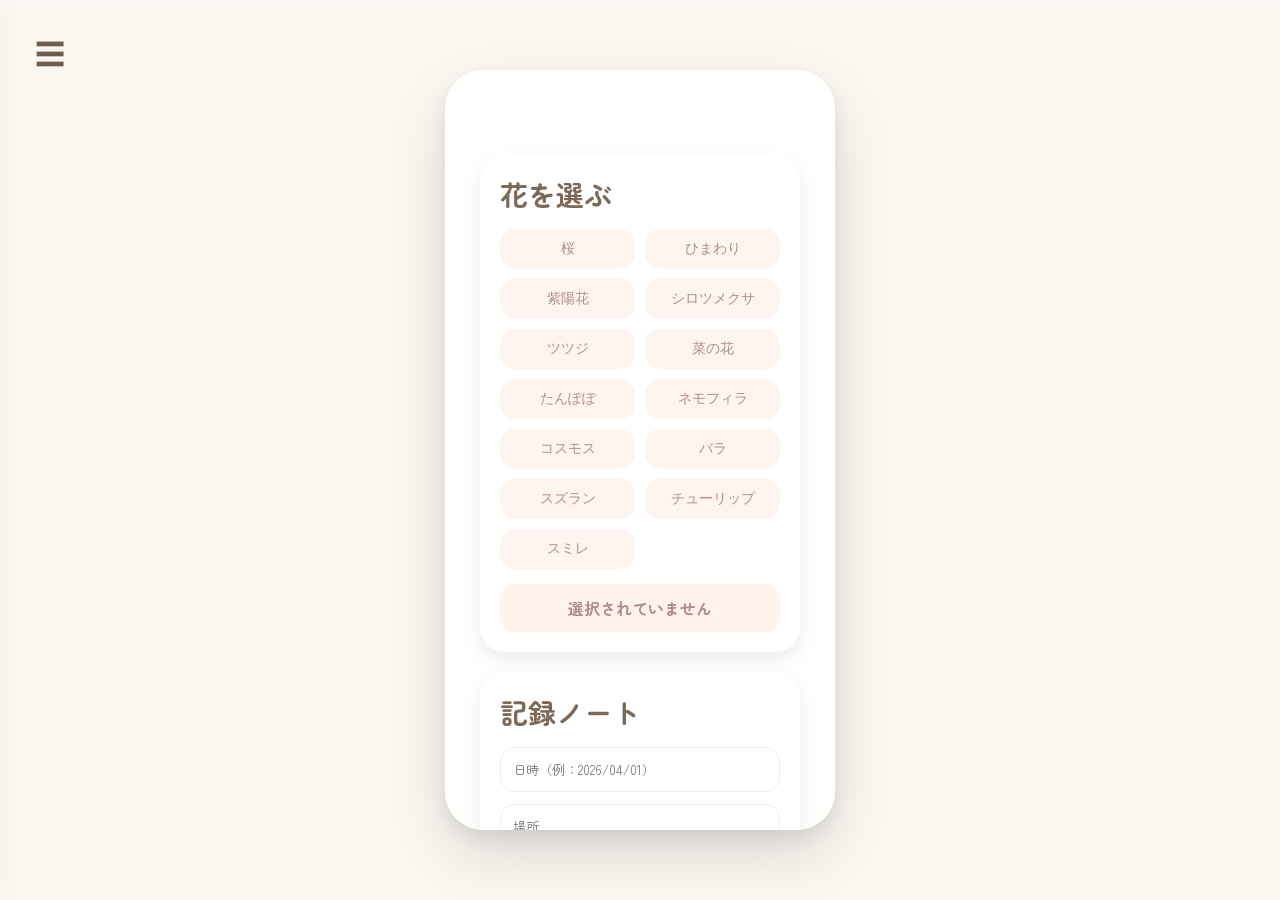
==== date.html @ 3d6bd2f0 "Add files via upload" ====
<!DOCTYPE html>
<html lang="ja">

<head>
<meta charset="UTF-8">
<meta name="viewport" content="width=device-width, initial-scale=1.0">
<title>Petal Note | Date</title>
<link href="https://fonts.googleapis.com/css2?family=Cormorant+Garamond:wght@500;600&family=Zen+Maru+Gothic:wght@400;500;700&display=swap" rel="stylesheet">
<link rel="stylesheet" href="date.css">
</head>

<body>


<!-- ===== 背景 ===== -->
<div class="background"></div>


<!-- ===== ハンバーガー ===== -->
<button id="menuBtn" class="menu-btn">

☰

</button>


<!-- ===== オーバーレイ ===== -->
<div id="overlay"></div>


<!-- ===== サイドメニュー ===== -->


<nav id="sideMenu">


<div class="menu-header">

<h2>Petal Note</h2>

</div>


<a href="index.html">Home</a>
<a href="record.html">Record</a>
<a href="stamp.html">Stamp Book</a>
<a href="mypage.html">My Page</a>


<button id="closeBtn" class="close-btn">

CLOSE

</button>
</nav>


<!-- ===== メイン ===== -->
<main class="container">


<!-- 写真 -->
<div class="photo-box">

<img id="selectedImage" src="" alt="">

</div>



<!-- 花選択 -->
<section class="flower-select">


<h2>
花を選ぶ
</h2>


<div class="flower-grid">


<button class="flower-btn" onclick="selectFlower('桜')">
桜
</button>

<button class="flower-btn" onclick="selectFlower('ひまわり')">
ひまわり
</button>

<button class="flower-btn" onclick="selectFlower('紫陽花')">
紫陽花
</button>

<button class="flower-btn" onclick="selectFlower('シロツメクサ')">
シロツメクサ
</button>

<button class="flower-btn" onclick="selectFlower('ツツジ')">
ツツジ
</button>

<button class="flower-btn" onclick="selectFlower('菜の花')">
菜の花
</button>

<button class="flower-btn" onclick="selectFlower('たんぽぽ')">
たんぽぽ
</button>

<button class="flower-btn" onclick="selectFlower('ネモフィラ')">
ネモフィラ
</button>

<button class="flower-btn" onclick="selectFlower('コスモス')">
コスモス
</button>

<button class="flower-btn" onclick="selectFlower('バラ')">
バラ
</button>

<button class="flower-btn" onclick="selectFlower('スズラン')">
スズラン
</button>

<button class="flower-btn" onclick="selectFlower('チューリップ')">
チューリップ
</button>

<button class="flower-btn" onclick="selectFlower('スミレ')">
スミレ
</button>


</div>


<div id="selectedFlower" class="selected-flower">

選択されていません

</div>
</section>


<!-- ノート -->
<section class="note">

<h2>
記録ノート
</h2>


<input type="text" placeholder="日時（例：2026/04/01）">

<input type="text" placeholder="場所">

<textarea placeholder="メモを残そう..."></textarea>



</section>


<button class="save-btn" onclick="goNext()">
記録する
</button>


</main>


<script>


// メニュー

const menu =
document.getElementById("sideMenu");


const button =
document.getElementById("menuBtn");


const overlay =
document.getElementById("overlay");


const closeBtn =
document.getElementById("closeBtn");


button.addEventListener("click",()=>{


menu.classList.add("open");


overlay.classList.add("show");


button.style.display="none";


});





closeBtn.addEventListener("click",()=>{


menu.classList.remove("open");


overlay.classList.remove("show");


button.style.display="block";


});





overlay.addEventListener("click",()=>{


menu.classList.remove("open");


overlay.classList.remove("show");


button.style.display="block";


});







// 画像表示


const img =
localStorage.getItem("selectedImage");



if(img){


document.getElementById("selectedImage").src = img;


}






// 花選択


let selected="";

function selectFlower(name){

selected=name;

document.getElementById("selectedFlower").textContent =

"選択中の花： " + name;


}






// 次へ

function goNext(){
if(selected===""){
alert("花を選択してください");
return;
}


localStorage.setItem(

"selectedFlower",

selected

);

window.location.href="get.html";

}


</script>



</body>
</html>
---- date.css ----
/* ---------- リセット ---------- */

*{
    margin:0;
    padding:0;
    box-sizing:border-box;
}


/* ---------- 全体 ---------- */

body{

    font-family:"Zen Maru Gothic",sans-serif;
    background:#f7f4ee;
    color:#444;
    overflow:hidden;

}


/* ---------- 背景 ---------- */

.background{

    position:fixed;

    inset:0;


    background-image:

    linear-gradient(
        rgba(255,250,245,.35),
        rgba(255,250,245,.35)
    ),

    url("images/background.jpg");


    background-size:cover;
    background-position:center;
    background-repeat:no-repeat;


    z-index:-2;


    animation:bgZoom 25s ease-in-out infinite alternate;

}


.background::after{

    content:"";
    position:absolute;
    inset:0;
    backdrop-filter:blur(2px);

}


/* =========================================
   メインカード
========================================= */


.container{

    width:390px;
    height:760px;
    background:rgba(255,255,255,.92);
    backdrop-filter:blur(18px);
    border-radius:38px;

    box-shadow:


    0 25px 60px rgba(0,0,0,.12),
    0 8px 20px rgba(0,0,0,.08);

    position:absolute;

    top:50%;
    left:50%;

    transform:translate(-50%,-50%);
    padding:35px;

    overflow-y:auto;

}


/* =========================================
   写真
========================================= */


.photo-box{

    text-align:center;
    margin-bottom:25px;

}


.photo-box img{

    width:100%;
    max-width:300px;
    border-radius:25px;

    box-shadow:
    0 10px 25px rgba(0,0,0,.12);

}


/* =========================================
   花選択
========================================= */


.flower-select{

    background:white;
    padding:20px;
    border-radius:25px;

    box-shadow:
    0 8px 20px rgba(0,0,0,.08);

    margin-bottom:20px;

}



.flower-select h2{

    font-size:28px;
    color:#7d6958;
    margin-bottom:15px;

}



.flower-grid{

    display:grid;
    grid-template-columns:repeat(2,1fr);
    gap:10px;

}



.flower-btn{

    border:none;
    background:#fff5f0;
    padding:11px;
    border-radius:15px;
    cursor:pointer;
    color:#af8c8e;
    font-size:14px;
    transition:.3s;

}



.flower-btn:hover{

    background:#ffe8df;
    transform:translateY(-2px);

}


.selected-flower{

    margin-top:15px;
    padding:12px;
    border-radius:15px;
    background:#fff3eb;
    color:#af8c8e;
    text-align:center;
    font-weight:bold;

}


/* =========================================
   ノート
========================================= */

.note{

    background:white;
    padding:20px;
    border-radius:25px;
    box-shadow:

    0 8px 20px rgba(0,0,0,.08);
    margin-bottom:20px;

}


.note h2{

    font-size:28px;
    color:#7d6958;
    margin-bottom:15px;

}


.note input,
.note textarea{

    width:100%;
    padding:12px;
    margin-bottom:12px;
    border-radius:15px;
    border:1px solid #eee;
    font-family:inherit;

}


.note textarea{

    height:100px;
    resize:none;

}



/* =========================================
   保存ボタン
========================================= */


.save-btn{

    width:100%;
    border:none;
    background:#af8c8e;
    color:white;
    padding:15px;
    border-radius:999px;
    font-size:15px;
    letter-spacing:2px;
    cursor:pointer;
    transition:.3s;

}


.save-btn:hover{

    opacity:.8;

}



/* =========================================
   ハンバーガー
========================================= */


.menu-btn{


    position:fixed;

    top:35px;
    left:35px;

    background:none;
    border:none;
    font-size:30px;
    color:#6e5d4f;
    cursor:pointer;
    z-index:1000;


}



/* =========================================
   サイドメニュー
========================================= */


#sideMenu{

    position:fixed;

    left:-280px;
    top:0;
    width:260px;
    height:100vh;
    background:rgba(255,255,255,.95);
    backdrop-filter:blur(18px);

    box-shadow:

    8px 0 35px rgba(0,0,0,.08);
    transition:.45s;
    z-index:999;
    padding-top:90px;

}



#sideMenu.open{

    left:0;

}



.menu-header{

    position:absolute;
    top:28px;
    left:28px;

}



.menu-header h2{

    font-family:"Cormorant Garamond",serif;
    font-size:30px;
    color:#7d6958;

}



#sideMenu a{

    display:block;
    padding:18px 35px;
    color:#666;
    text-decoration:none;
    transition:.3s;

}



#sideMenu a:hover{

    color:#af8c8e;
    background:#fff3eb;
    padding-left:45px;

}



/* =========================================
   オーバーレイ
========================================= */


#overlay{

    position:fixed;
    inset:0;
    background:rgba(0,0,0,.18);
    opacity:0;
    visibility:hidden;
    transition:.4s;
    z-index:998;

}



#overlay.show{

    opacity:1;
    visibility:visible;

}


/* =========================================
   CLOSE
========================================= */


.close-btn{

    position:absolute;
    bottom:40px;
    left:30px;
    width:190px;
    padding:12px;
    border:none;
    border-radius:30px;
    background:#af8c8e;
    color:white;
    cursor:pointer;

}


/* =========================================
   アニメーション
========================================= */


@keyframes bgZoom{


from{

transform:scale(1);

}


to{

transform:scale(1.08);

}


}


/* =========================================
   スマホ
========================================= */


@media(max-width:600px){

body{
overflow:auto;
}


.container{


width:100%;
height:100vh;
border-radius:0;
padding:70px 25px;


}


.flower-grid{

grid-template-columns:1fr;


}


.menu-btn{
top:20px;
left:20px;
font-size:24px;


}


}
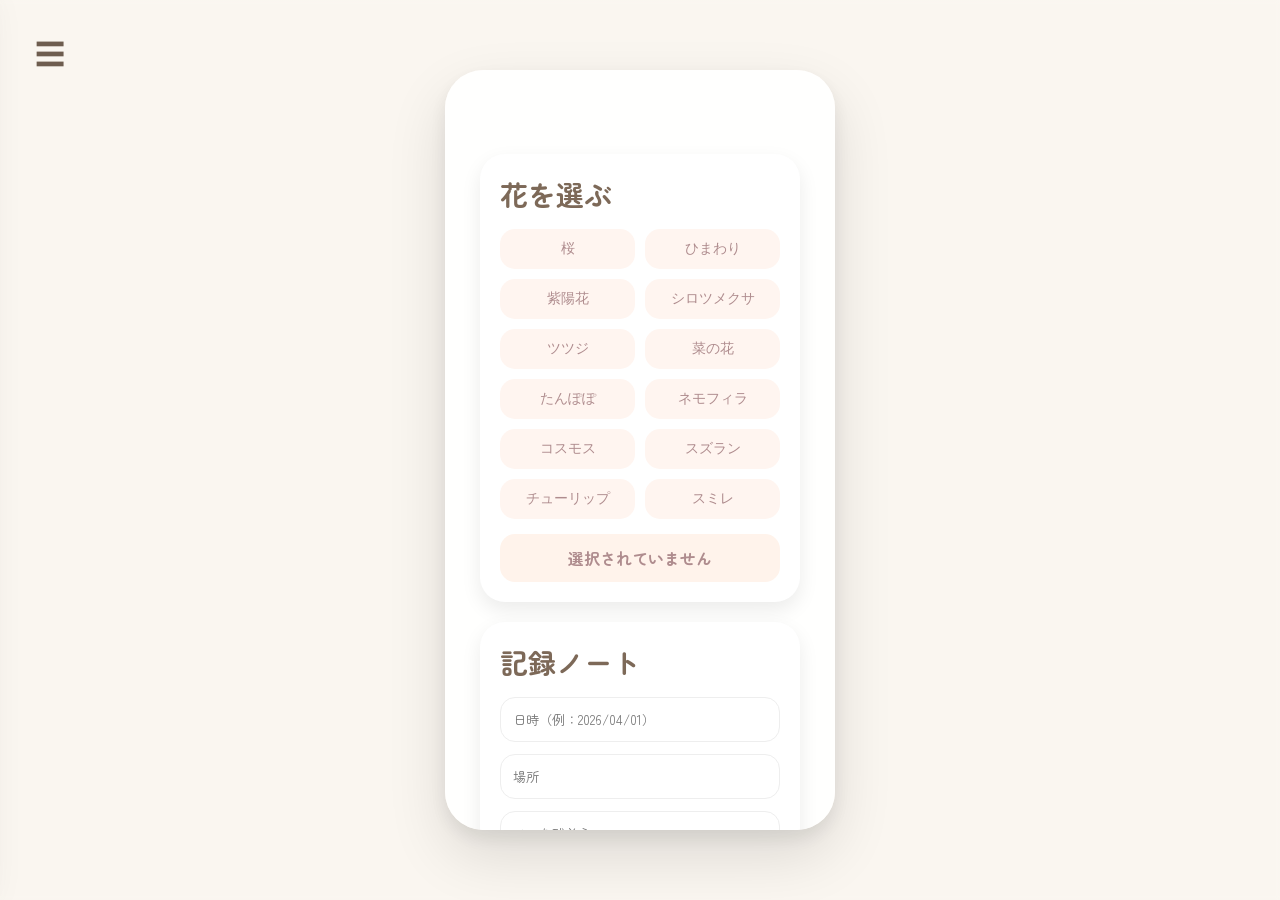
==== commit 985e6ad7: "Remove button for 'バラ' flower selection" ====
--- a/date.html
+++ b/date.html
@@ -116,10 +116,6 @@
 コスモス
 </button>
 
-<button class="flower-btn" onclick="selectFlower('バラ')">
-バラ
-</button>
-
 <button class="flower-btn" onclick="selectFlower('スズラン')">
 スズラン
 </button>
@@ -317,4 +313,4 @@
 
 
 </body>
-</html>+</html>
